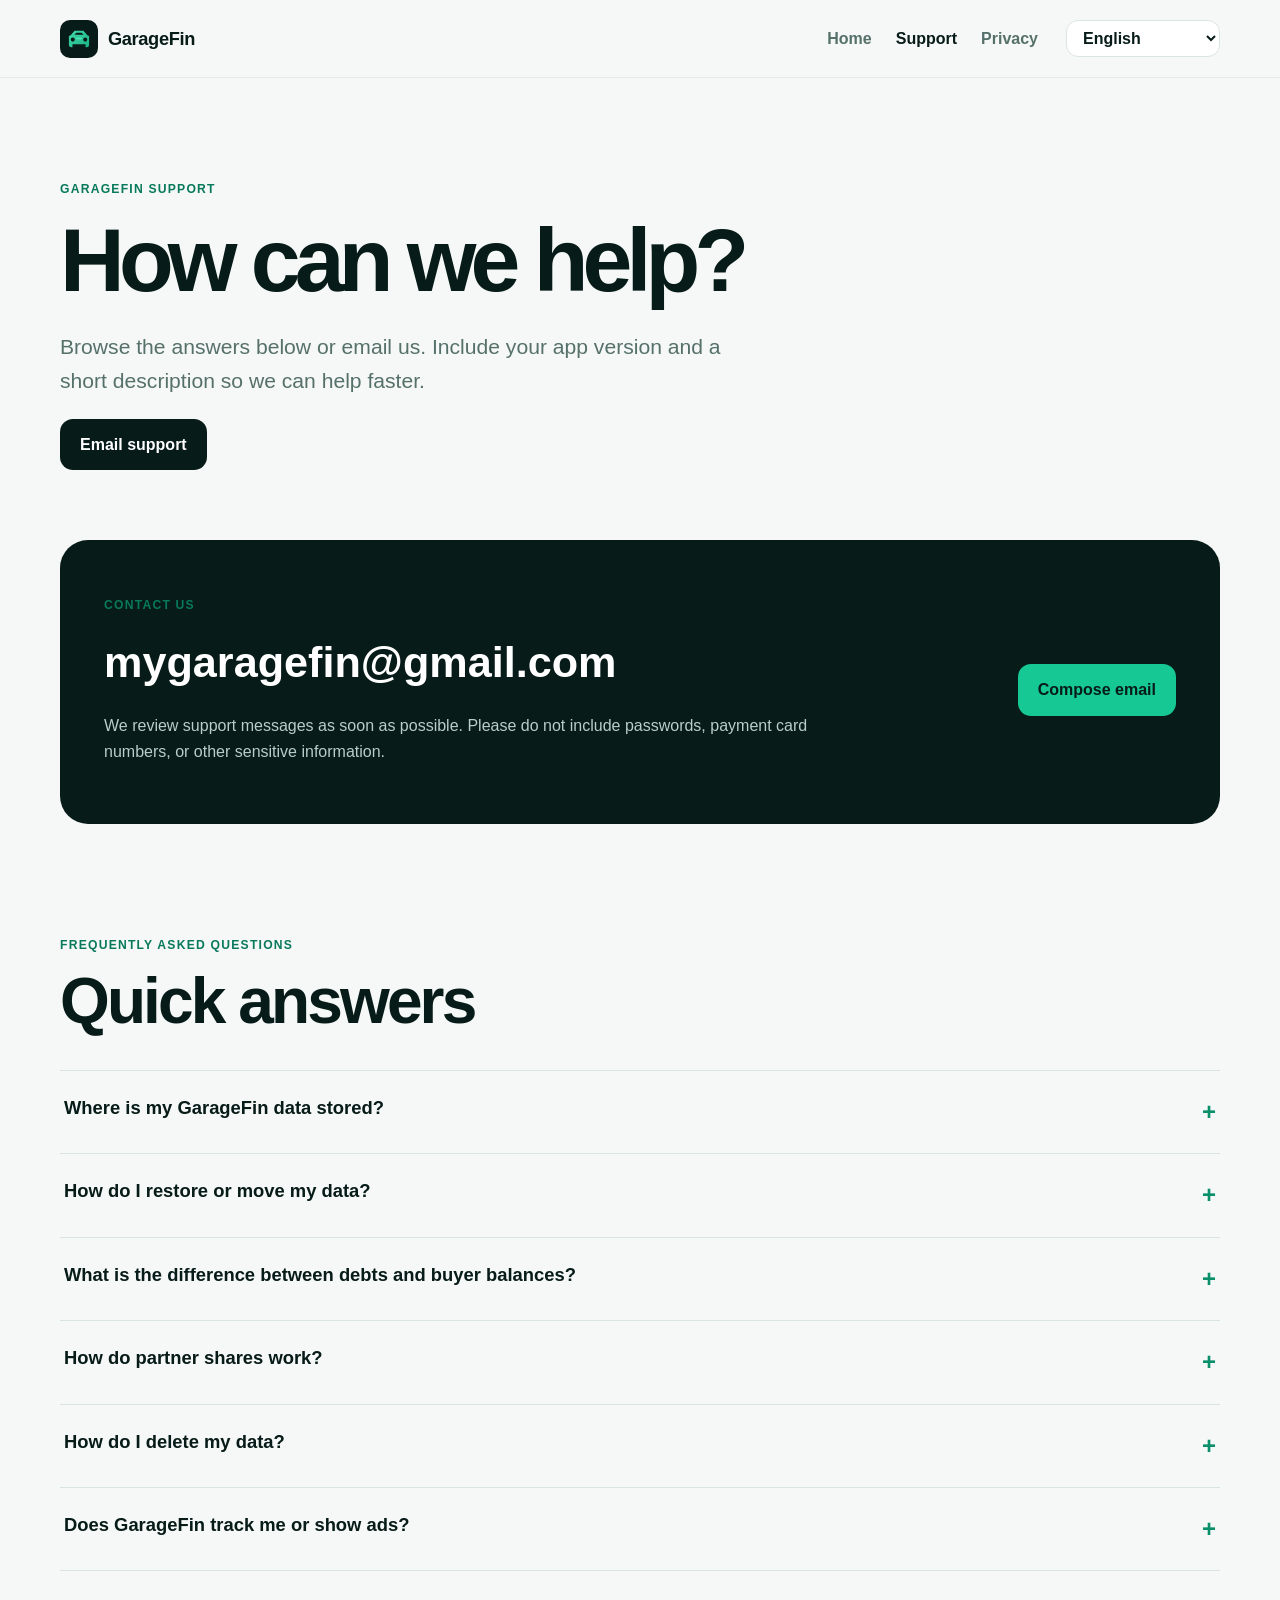
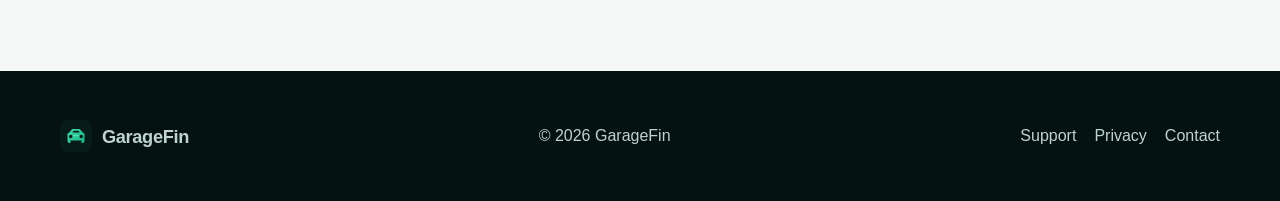
==== support/index.html @ f2b01b64 "Build multilingual GarageFin website" ====
<!doctype html><html lang="en" dir="ltr"><head><meta charset="utf-8"><meta name="viewport" content="width=device-width, initial-scale=1"><meta name="description" content="GarageFin support, contact information, and frequently asked questions."><meta name="theme-color" content="#071b18"><title>Support — GarageFin</title><link rel="icon" href="../assets/mark.svg" type="image/svg+xml"><link rel="stylesheet" href="../assets/styles.css"><script src="../assets/app.js" defer></script></head>
<body data-page="support"><a class="skip" href="#main" data-i18n="skip">Skip to content</a><header class="site-header"><a class="brand" href="../"><img src="../assets/mark.svg" alt="" width="38" height="38"><span>GarageFin</span></a><nav><a href="../" data-i18n="navHome">Home</a><a href="./" aria-current="page" data-i18n="navSupport">Support</a><a href="../privacy/" data-i18n="navPrivacy">Privacy</a></nav><label class="language"><span class="sr-only" data-i18n="language">Language</span><select data-language aria-label="Language"></select></label></header>
<main id="main"><section class="page-hero wrap"><p class="eyebrow" data-i18n="supportEyebrow">GarageFin Support</p><h1 data-i18n="supportTitle">How can we help?</h1><p class="lead" data-i18n="supportIntro">Browse the answers below or email us. Include your app version and a short description so we can help faster.</p><a class="button" href="mailto:mygaragefin@gmail.com?subject=GarageFin%20Support" data-i18n="emailSupport">Email support</a></section>
<section class="contact-card wrap"><div><p class="section-kicker" data-i18n="contactUs">Contact us</p><h2>mygaragefin@gmail.com</h2><p data-i18n="response">We review support messages as soon as possible. Please do not include passwords, payment card numbers, or other sensitive information.</p></div><a class="button light" href="mailto:mygaragefin@gmail.com?subject=GarageFin%20Support" data-i18n="composeEmail">Compose email</a></section>
<section class="faq wrap"><p class="section-kicker" data-i18n="faqLabel">Frequently asked questions</p><h2 data-i18n="quickAnswers">Quick answers</h2><div class="faq-list">
<details><summary data-i18n="q1">Where is my GarageFin data stored?</summary><p data-i18n="a1">Your records are stored on your device. If you enable iCloud sync, they are also stored privately in your iCloud account so they can stay in sync across your own devices.</p></details>
<details><summary data-i18n="q2">How do I restore or move my data?</summary><p data-i18n="a2">Use GarageFin’s backup and restore tools in Settings. You can also enable iCloud sync on devices signed in to the same Apple Account.</p></details>
<details><summary data-i18n="q3">What is the difference between debts and buyer balances?</summary><p data-i18n="a3">Debts are standalone amounts you owe or are owed. A buyer balance belongs to a sold vehicle and changes as you record installments in Buyer Payments.</p></details>
<details><summary data-i18n="q4">How do partner shares work?</summary><p data-i18n="a4">Assign partners to a vehicle and choose percentages or fixed amounts. GarageFin uses those shares to divide the vehicle’s realized profit or loss.</p></details>
<details><summary data-i18n="q5">How do I delete my data?</summary><p data-i18n="a5">You can delete records and sessions inside the app. You can also remove GarageFin’s iCloud data from your Apple Account settings. Contact us if you need guidance.</p></details>
<details><summary data-i18n="q6">Does GarageFin track me or show ads?</summary><p data-i18n="a6">No. GarageFin does not include advertising, behavioral analytics, or cross-app tracking in the current version.</p></details>
</div></section></main>
<footer><div class="wrap"><div class="brand"><img src="../assets/mark.svg" alt="" width="32" height="32"><span>GarageFin</span></div><p>© <span data-year></span> GarageFin</p><div><a href="./" data-i18n="navSupport">Support</a><a href="../privacy/" data-i18n="navPrivacy">Privacy</a><a href="mailto:mygaragefin@gmail.com" data-i18n="contact">Contact</a></div></div></footer></body></html>
---- assets/styles.css ----
:root{--ink:#071b18;--green:#16c894;--mint:#dff8ee;--paper:#f5f8f6;--muted:#56706a;--line:#d9e5e0;--white:#fff;--radius:22px}*{box-sizing:border-box}html{scroll-behavior:smooth}body{margin:0;color:var(--ink);background:var(--paper);font-family:-apple-system,BlinkMacSystemFont,"Segoe UI","Noto Sans Arabic","Noto Sans Georgian",sans-serif;line-height:1.6;font-size:16px}a{color:inherit}.wrap{width:min(1160px,calc(100% - 40px));margin-inline:auto}.skip{position:fixed;inset-inline-start:16px;top:-80px;z-index:10;background:#fff;padding:10px 16px;border-radius:10px}.skip:focus{top:12px}.site-header{height:78px;display:flex;align-items:center;gap:28px;padding:0 max(24px,calc((100% - 1160px)/2));background:rgba(245,248,246,.92);backdrop-filter:blur(14px);position:sticky;top:0;z-index:5;border-bottom:1px solid rgba(7,27,24,.07)}.brand{display:flex;align-items:center;gap:10px;text-decoration:none;font-weight:760;font-size:1.14rem;letter-spacing:-.02em}.site-header nav{display:flex;gap:24px;margin-inline-start:auto}.site-header nav a{text-decoration:none;color:var(--muted);font-weight:600}.site-header nav a:hover,.site-header nav a[aria-current=page]{color:var(--ink)}.language select{font:inherit;font-weight:600;border:1px solid var(--line);background:var(--white);border-radius:12px;padding:8px 34px 8px 12px;color:var(--ink)}.hero{display:grid;grid-template-columns:1.05fr .95fr;gap:70px;align-items:center;min-height:690px;padding-block:90px}.eyebrow,.section-kicker{color:#08795b;font-weight:750;text-transform:uppercase;letter-spacing:.1em;font-size:.76rem}.hero h1,.page-hero h1{font-size:clamp(3rem,7vw,6.2rem);line-height:.94;letter-spacing:-.065em;margin:18px 0 28px}.lead{font-size:clamp(1.08rem,2vw,1.32rem);color:var(--muted);max-width:690px}.actions{display:flex;gap:24px;align-items:center;margin-top:36px;flex-wrap:wrap}.button{display:inline-flex;align-items:center;justify-content:center;background:var(--ink);color:#fff;text-decoration:none;padding:13px 20px;border-radius:13px;font-weight:720}.text-link{font-weight:700;text-underline-offset:4px}.dashboard{background:var(--ink);color:white;border-radius:32px;padding:26px;box-shadow:0 40px 80px rgba(7,27,24,.24);transform:rotate(1.5deg)}.dash-top{display:flex;gap:10px;align-items:center;color:#a9c2ba}.dash-top i{width:9px;height:9px;background:var(--green);border-radius:50%;margin-inline-start:auto}.mini-mark{display:grid;place-items:center;width:28px;height:28px;background:var(--green);color:var(--ink);border-radius:8px;font-weight:900}.metric{padding:44px 6px 24px}.metric small,.dash-grid small{display:block;color:#91aaa3}.metric strong{font-size:clamp(2.6rem,5vw,4.6rem);letter-spacing:-.05em}.positive{color:#53e0b5;margin-inline-start:12px}.chart{height:150px;display:flex;align-items:end;gap:12px;border-bottom:1px solid #34504a;padding:0 6px}.chart b{flex:1;background:linear-gradient(#42d7a9,#108d6d);border-radius:8px 8px 2px 2px}.dash-grid{display:grid;grid-template-columns:1fr 1fr;gap:14px;margin-top:22px}.dash-grid div{background:#102d27;padding:18px;border-radius:15px}.dash-grid strong{display:block;font-size:1.4rem}.feature-band{background:#fff;padding:110px 0}.feature-band h2,.privacy-callout h2,.faq h2,.cta h2{font-size:clamp(2rem,5vw,4rem);letter-spacing:-.045em;line-height:1.05;margin:10px 0 52px}.features{display:grid;grid-template-columns:repeat(3,1fr);gap:22px}.features article{border-top:1px solid var(--line);padding-top:24px}.features article span{color:#0a8f6b;font-weight:800}.features h3{font-size:1.35rem;margin:28px 0 8px}.features p{color:var(--muted)}.privacy-callout{display:grid;grid-template-columns:130px 1fr;gap:45px;padding-block:120px;align-items:start}.shield{width:112px;height:112px;display:grid;place-items:center;border-radius:32px;background:var(--mint);color:#08795b;font-size:3rem;font-weight:900}.privacy-callout h2{margin-bottom:22px}.privacy-callout p:last-child{color:var(--muted);font-size:1.15rem;max-width:760px}.cta{background:var(--ink);color:#fff;border-radius:32px;margin-bottom:80px;padding:60px}.cta h2{margin:0 0 18px}.cta p{color:#b5ccc5;font-size:1.15rem}.button.light{background:var(--green);color:var(--ink);margin-top:16px}footer{background:#041310;color:#c1d3ce;padding:36px 0}footer .wrap{display:flex;align-items:center;gap:30px}footer p{margin-inline:auto}footer .wrap>div:last-child{display:flex;gap:18px}footer a{text-decoration:none}.page-hero{padding-block:90px 70px}.page-hero h1{font-size:clamp(3.3rem,7vw,6rem)}.updated{color:var(--muted);font-weight:650;margin-top:28px}.contact-card{background:var(--ink);color:#fff;border-radius:28px;padding:44px;display:flex;align-items:center;justify-content:space-between;gap:30px}.contact-card h2{font-size:clamp(1.5rem,4vw,2.7rem);margin:6px 0}.contact-card p:last-child{color:#b9cec8;max-width:730px}.faq{padding-block:100px}.faq h2{margin-bottom:35px}.faq-list{border-top:1px solid var(--line)}details{border-bottom:1px solid var(--line);padding:22px 4px}summary{font-weight:750;font-size:1.15rem;cursor:pointer;list-style:none;display:flex;justify-content:space-between;gap:15px}summary:after{content:"+";font-size:1.5rem;color:#0a8f6b}details[open] summary:after{content:"–"}details p{color:var(--muted);max-width:850px}.policy-layout{display:grid;grid-template-columns:240px 1fr;gap:80px;padding-bottom:110px}.policy-layout aside nav{position:sticky;top:110px;display:grid;gap:12px}.policy-layout aside a{color:var(--muted);text-decoration:none;font-weight:650}.policy-layout article{max-width:760px}.policy-layout article section{padding:0 0 42px;margin-bottom:42px;border-bottom:1px solid var(--line);scroll-margin-top:110px}.policy-layout article h2{font-size:1.75rem;letter-spacing:-.025em}.policy-layout article p{color:#425e57;font-size:1.08rem}.email-link{font-size:1.25rem;font-weight:750;color:#08795b}.sr-only{position:absolute;width:1px;height:1px;overflow:hidden;clip:rect(0,0,0,0)}:focus-visible{outline:3px solid #30d9a8;outline-offset:3px}@media(max-width:800px){.site-header{height:auto;padding:14px 20px;flex-wrap:wrap;gap:12px}.site-header nav{order:3;width:100%;justify-content:space-between;gap:8px}.language{margin-inline-start:auto}.hero{grid-template-columns:1fr;min-height:auto;padding-block:64px;gap:45px}.dashboard{transform:none}.features{grid-template-columns:1fr}.privacy-callout{grid-template-columns:1fr;padding-block:80px}.cta{padding:38px 26px;border-radius:0;width:100%;margin-bottom:0}.contact-card{border-radius:0;width:100%;padding:38px 24px;display:block}.policy-layout{grid-template-columns:1fr;gap:40px}.policy-layout aside nav{position:static;grid-template-columns:1fr 1fr}.page-hero{padding-block:60px 42px}footer .wrap{flex-direction:column;text-align:center}footer p{margin:0}html[dir=rtl] .dashboard{transform:none}}@media(prefers-reduced-motion:reduce){html{scroll-behavior:auto}}
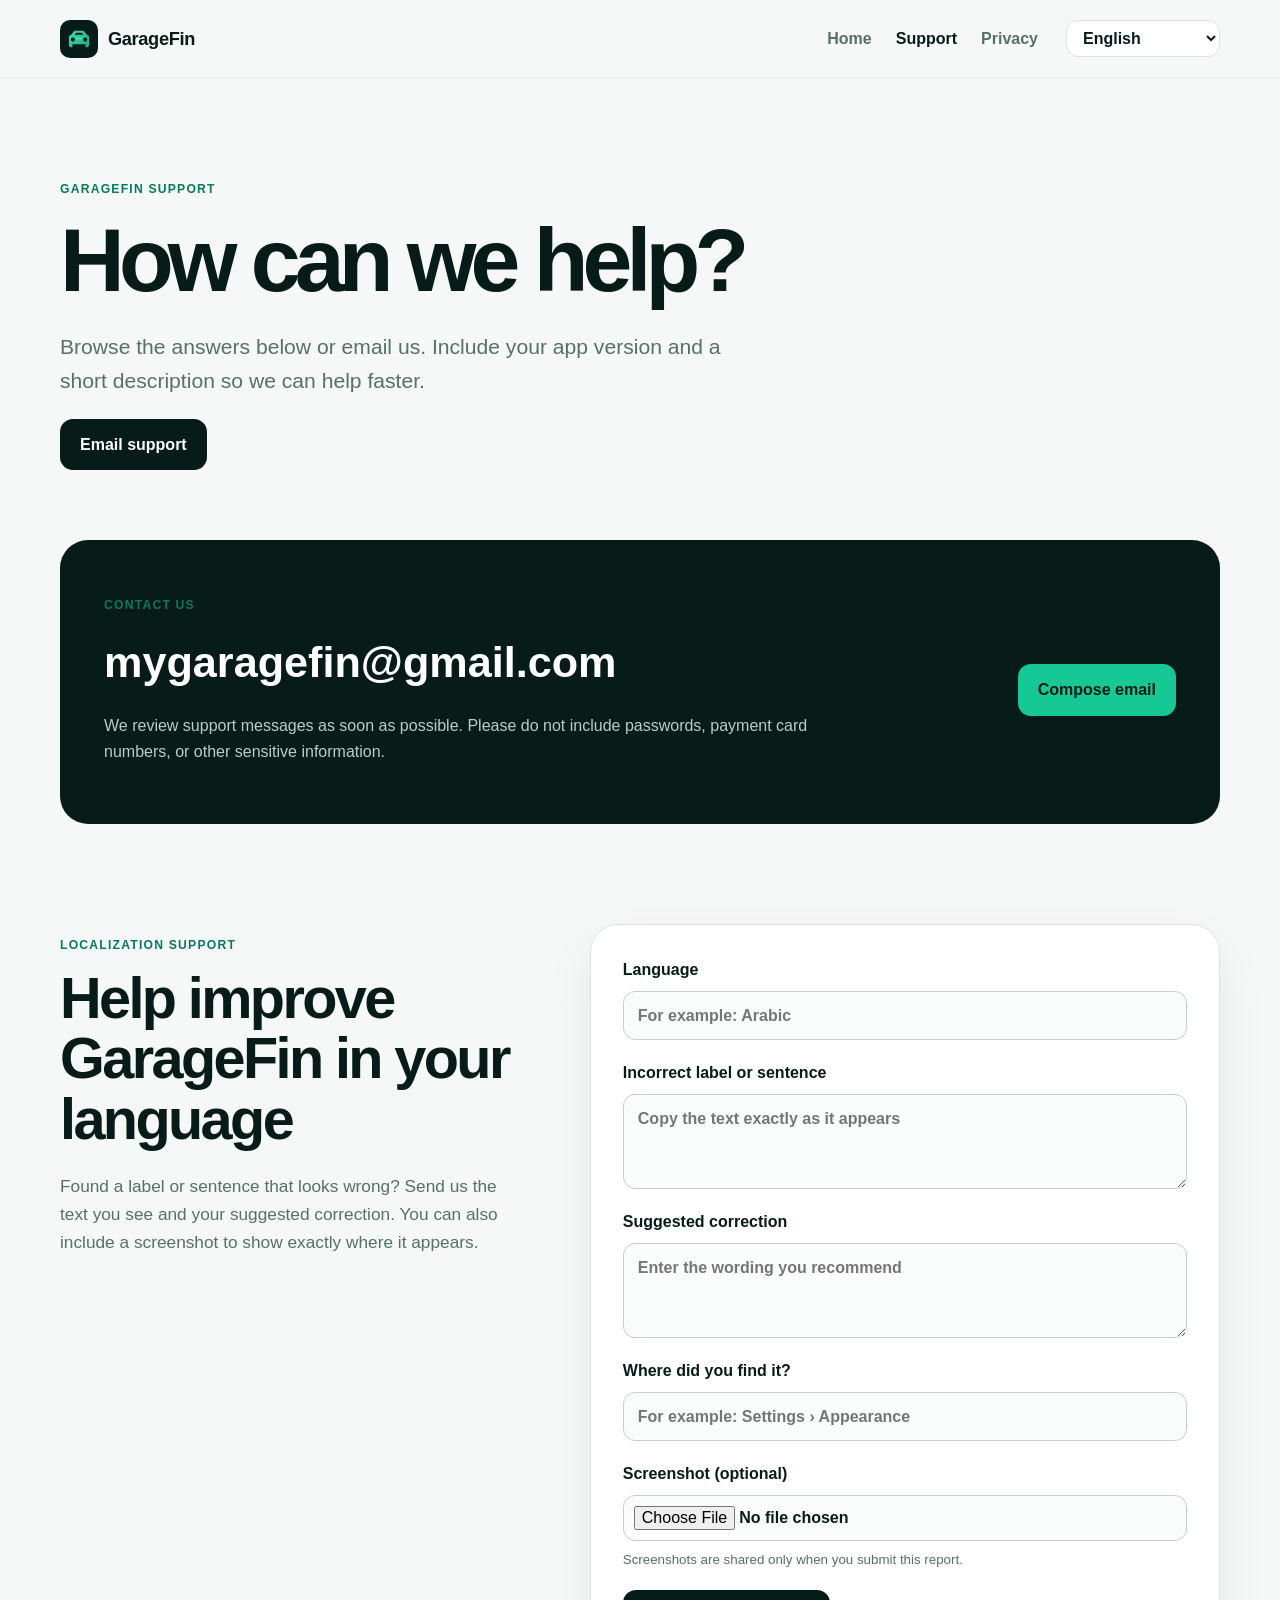
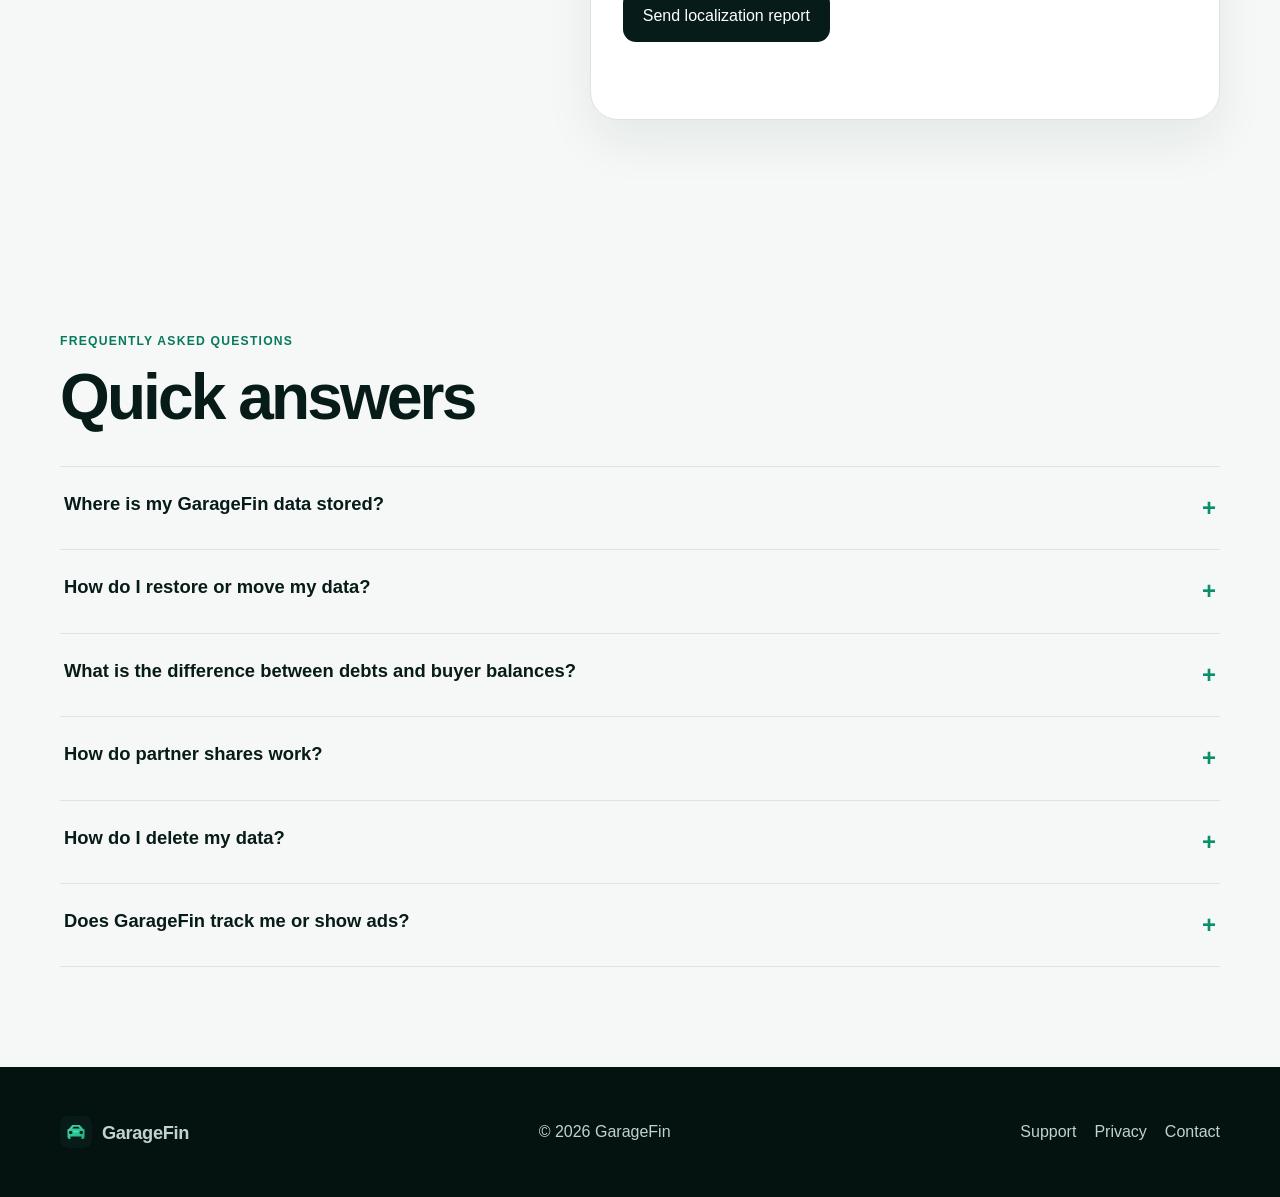
==== commit 75a73a29: "Add localization feedback form" ====
--- a/support/index.html
+++ b/support/index.html
@@ -1,7 +1,8 @@
-<!doctype html><html lang="en" dir="ltr"><head><meta charset="utf-8"><meta name="viewport" content="width=device-width, initial-scale=1"><meta name="description" content="GarageFin support, contact information, and frequently asked questions."><meta name="theme-color" content="#071b18"><title>Support — GarageFin</title><link rel="icon" href="../assets/mark.svg" type="image/svg+xml"><link rel="stylesheet" href="../assets/styles.css"><script src="../assets/app.js" defer></script></head>
+<!doctype html><html lang="en" dir="ltr"><head><meta charset="utf-8"><meta name="viewport" content="width=device-width, initial-scale=1"><meta name="description" content="GarageFin support, contact information, and frequently asked questions."><meta name="theme-color" content="#071b18"><title>Support — GarageFin</title><link rel="icon" href="../assets/mark.svg" type="image/svg+xml"><link rel="stylesheet" href="../assets/styles.css"><link rel="stylesheet" href="../assets/support.css"><script src="../assets/app.js" defer></script></head>
 <body data-page="support"><a class="skip" href="#main" data-i18n="skip">Skip to content</a><header class="site-header"><a class="brand" href="../"><img src="../assets/mark.svg" alt="" width="38" height="38"><span>GarageFin</span></a><nav><a href="../" data-i18n="navHome">Home</a><a href="./" aria-current="page" data-i18n="navSupport">Support</a><a href="../privacy/" data-i18n="navPrivacy">Privacy</a></nav><label class="language"><span class="sr-only" data-i18n="language">Language</span><select data-language aria-label="Language"></select></label></header>
 <main id="main"><section class="page-hero wrap"><p class="eyebrow" data-i18n="supportEyebrow">GarageFin Support</p><h1 data-i18n="supportTitle">How can we help?</h1><p class="lead" data-i18n="supportIntro">Browse the answers below or email us. Include your app version and a short description so we can help faster.</p><a class="button" href="mailto:mygaragefin@gmail.com?subject=GarageFin%20Support" data-i18n="emailSupport">Email support</a></section>
 <section class="contact-card wrap"><div><p class="section-kicker" data-i18n="contactUs">Contact us</p><h2>mygaragefin@gmail.com</h2><p data-i18n="response">We review support messages as soon as possible. Please do not include passwords, payment card numbers, or other sensitive information.</p></div><a class="button light" href="mailto:mygaragefin@gmail.com?subject=GarageFin%20Support" data-i18n="composeEmail">Compose email</a></section>
+<section class="localization-report wrap" aria-labelledby="localization-title"><div class="localization-copy"><p class="section-kicker" data-i18n="localizationLabel">Localization support</p><h2 id="localization-title" data-i18n="localizationTitle">Help improve GarageFin in your language</h2><p data-i18n="localizationIntro">Found a label or sentence that looks wrong? Send us the text you see and your suggested correction. You can also include a screenshot to show exactly where it appears.</p></div><form class="localization-form" data-localization-form><label><span data-i18n="reportLanguage">Language</span><input name="language" type="text" required autocomplete="language" data-i18n-placeholder="reportLanguagePlaceholder" placeholder="For example: Arabic"></label><label><span data-i18n="wrongText">Incorrect label or sentence</span><textarea name="wrongText" rows="3" required data-i18n-placeholder="wrongTextPlaceholder" placeholder="Copy the text exactly as it appears"></textarea></label><label><span data-i18n="correctText">Suggested correction</span><textarea name="correctText" rows="3" required data-i18n-placeholder="correctTextPlaceholder" placeholder="Enter the wording you recommend"></textarea></label><label><span data-i18n="whereFound">Where did you find it?</span><input name="location" type="text" data-i18n-placeholder="whereFoundPlaceholder" placeholder="For example: Settings › Appearance"></label><label class="file-field"><span data-i18n="optionalScreenshot">Screenshot (optional)</span><input name="screenshot" type="file" accept="image/*"><small data-i18n="screenshotHint">Screenshots are shared only when you submit this report.</small></label><button class="button" type="submit" data-i18n="sendLocalizationReport">Send localization report</button><p class="form-status" data-report-status aria-live="polite"></p></form></section>
 <section class="faq wrap"><p class="section-kicker" data-i18n="faqLabel">Frequently asked questions</p><h2 data-i18n="quickAnswers">Quick answers</h2><div class="faq-list">
 <details><summary data-i18n="q1">Where is my GarageFin data stored?</summary><p data-i18n="a1">Your records are stored on your device. If you enable iCloud sync, they are also stored privately in your iCloud account so they can stay in sync across your own devices.</p></details>
 <details><summary data-i18n="q2">How do I restore or move my data?</summary><p data-i18n="a2">Use GarageFin’s backup and restore tools in Settings. You can also enable iCloud sync on devices signed in to the same Apple Account.</p></details>
--- a/assets/support.css
+++ b/assets/support.css
@@ -0,0 +1,15 @@
+.localization-report { display: grid; grid-template-columns: .85fr 1.15fr; gap: 64px; padding-block: 100px; }
+.localization-copy h2 { font-size: clamp(2rem, 4.5vw, 3.8rem); line-height: 1.05; letter-spacing: -.045em; margin: 10px 0 24px; }
+.localization-copy p:last-child { color: var(--muted); font-size: 1.08rem; }
+.localization-form { background: #fff; border: 1px solid var(--line); border-radius: 28px; padding: 32px; display: grid; gap: 20px; box-shadow: 0 22px 50px rgba(7, 27, 24, .07); }
+.localization-form label { display: grid; gap: 8px; font-weight: 700; }
+.localization-form input, .localization-form textarea { width: 100%; border: 1px solid #bfd0ca; border-radius: 12px; padding: 12px 14px; background: #fbfdfc; color: var(--ink); font: inherit; line-height: 1.45; resize: vertical; }
+.localization-form input:focus, .localization-form textarea:focus { border-color: #0a8f6b; outline: 3px solid rgba(22, 200, 148, .2); }
+.localization-form input[type="file"] { padding: 10px; }
+.localization-form small { color: var(--muted); font-weight: 500; }
+.localization-form .button { border: 0; font: inherit; cursor: pointer; justify-self: start; }
+.form-status { color: #08795b; font-weight: 650; margin: 0; min-height: 1.6em; }
+@media (max-width: 800px) {
+  .localization-report { grid-template-columns: 1fr; gap: 32px; padding-block: 70px; }
+  .localization-form { padding: 24px; border-radius: 20px; }
+}
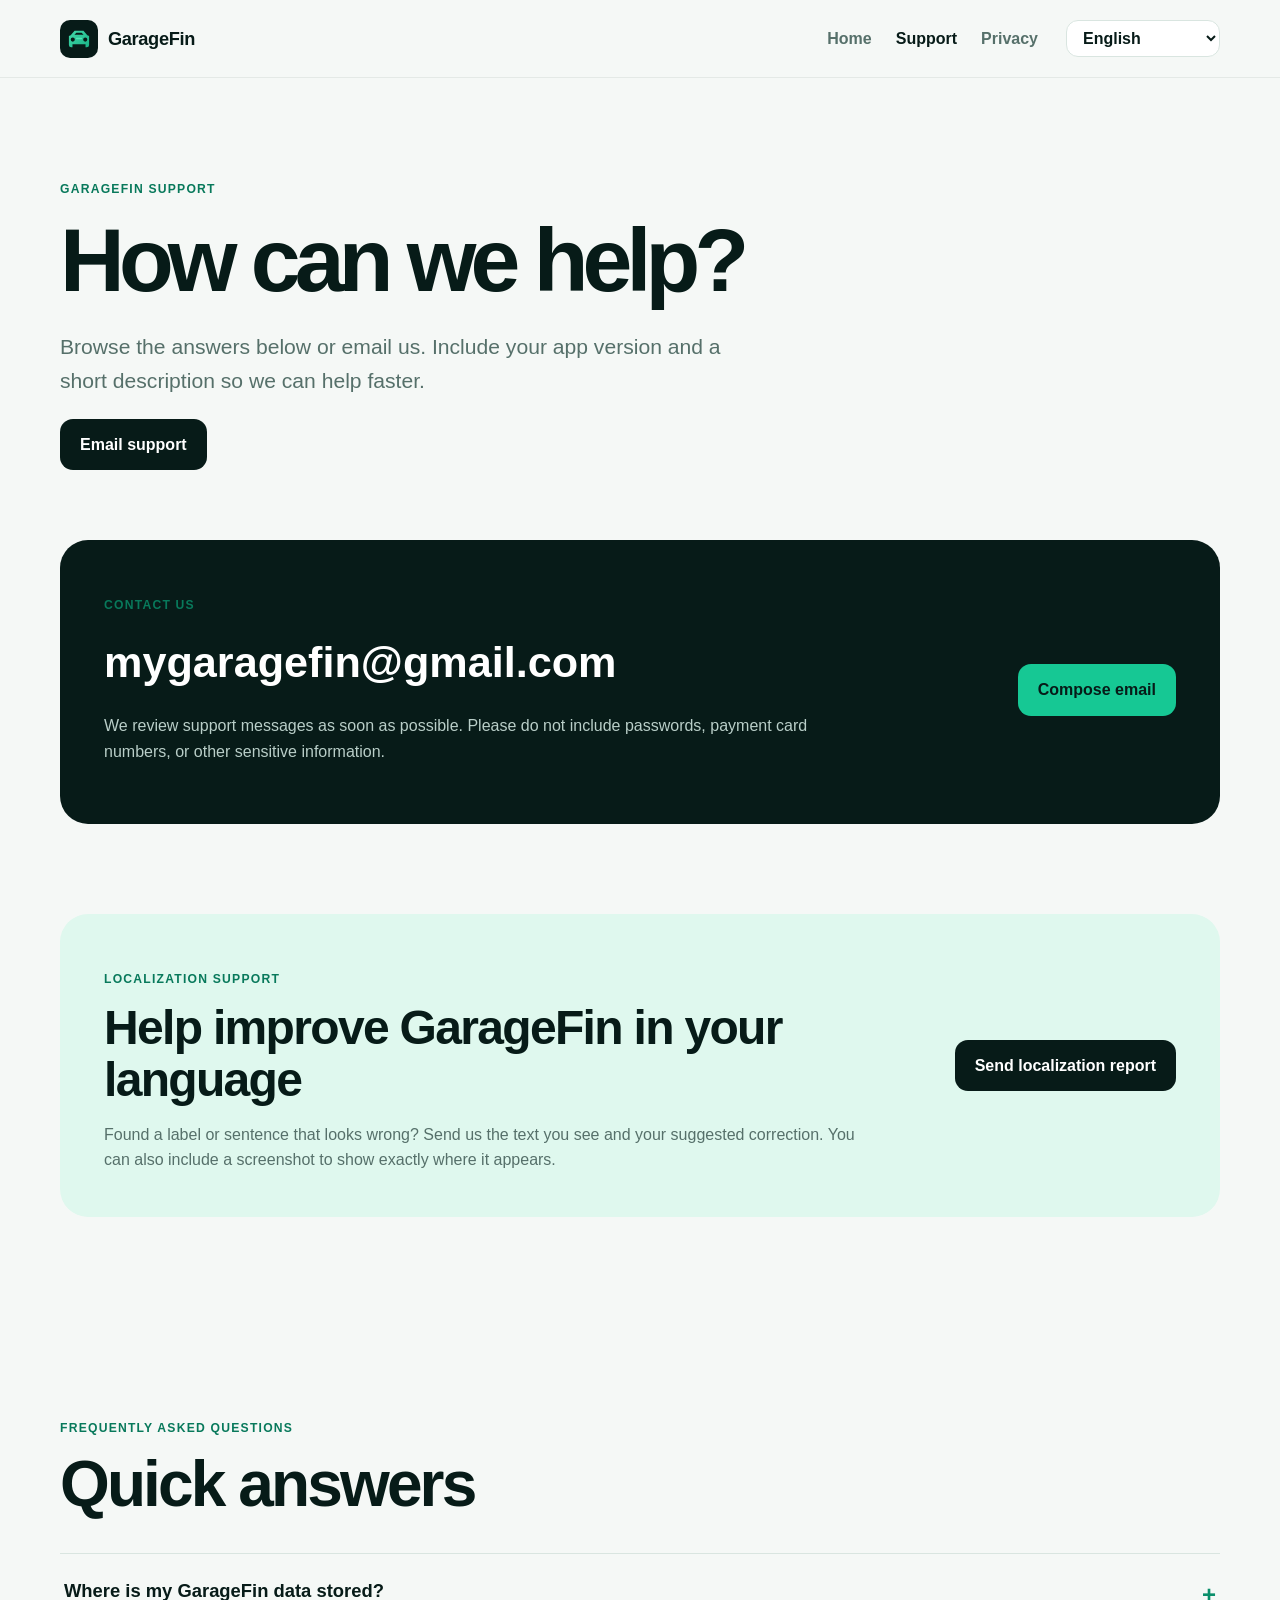
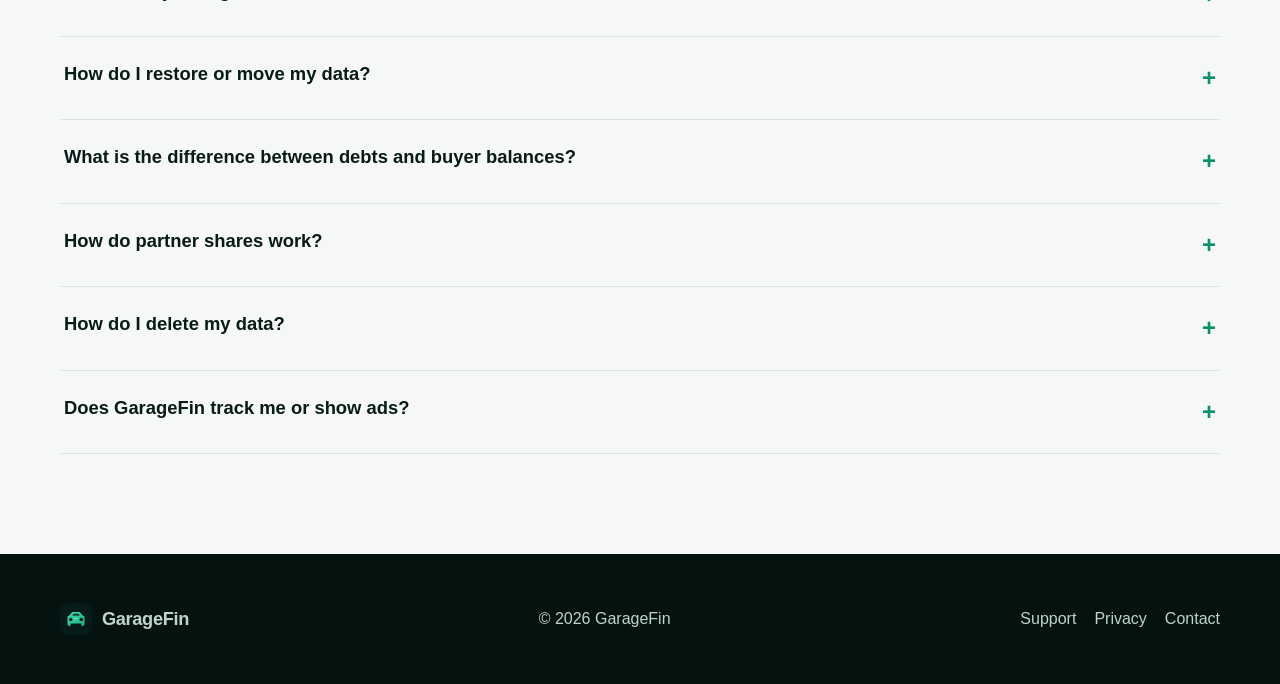
==== commit d908fb43: "Move localization report to dedicated page" ====
--- a/support/index.html
+++ b/support/index.html
@@ -2,7 +2,7 @@
 <body data-page="support"><a class="skip" href="#main" data-i18n="skip">Skip to content</a><header class="site-header"><a class="brand" href="../"><img src="../assets/mark.svg" alt="" width="38" height="38"><span>GarageFin</span></a><nav><a href="../" data-i18n="navHome">Home</a><a href="./" aria-current="page" data-i18n="navSupport">Support</a><a href="../privacy/" data-i18n="navPrivacy">Privacy</a></nav><label class="language"><span class="sr-only" data-i18n="language">Language</span><select data-language aria-label="Language"></select></label></header>
 <main id="main"><section class="page-hero wrap"><p class="eyebrow" data-i18n="supportEyebrow">GarageFin Support</p><h1 data-i18n="supportTitle">How can we help?</h1><p class="lead" data-i18n="supportIntro">Browse the answers below or email us. Include your app version and a short description so we can help faster.</p><a class="button" href="mailto:mygaragefin@gmail.com?subject=GarageFin%20Support" data-i18n="emailSupport">Email support</a></section>
 <section class="contact-card wrap"><div><p class="section-kicker" data-i18n="contactUs">Contact us</p><h2>mygaragefin@gmail.com</h2><p data-i18n="response">We review support messages as soon as possible. Please do not include passwords, payment card numbers, or other sensitive information.</p></div><a class="button light" href="mailto:mygaragefin@gmail.com?subject=GarageFin%20Support" data-i18n="composeEmail">Compose email</a></section>
-<section class="localization-report wrap" aria-labelledby="localization-title"><div class="localization-copy"><p class="section-kicker" data-i18n="localizationLabel">Localization support</p><h2 id="localization-title" data-i18n="localizationTitle">Help improve GarageFin in your language</h2><p data-i18n="localizationIntro">Found a label or sentence that looks wrong? Send us the text you see and your suggested correction. You can also include a screenshot to show exactly where it appears.</p></div><form class="localization-form" data-localization-form><label><span data-i18n="reportLanguage">Language</span><input name="language" type="text" required autocomplete="language" data-i18n-placeholder="reportLanguagePlaceholder" placeholder="For example: Arabic"></label><label><span data-i18n="wrongText">Incorrect label or sentence</span><textarea name="wrongText" rows="3" required data-i18n-placeholder="wrongTextPlaceholder" placeholder="Copy the text exactly as it appears"></textarea></label><label><span data-i18n="correctText">Suggested correction</span><textarea name="correctText" rows="3" required data-i18n-placeholder="correctTextPlaceholder" placeholder="Enter the wording you recommend"></textarea></label><label><span data-i18n="whereFound">Where did you find it?</span><input name="location" type="text" data-i18n-placeholder="whereFoundPlaceholder" placeholder="For example: Settings › Appearance"></label><label class="file-field"><span data-i18n="optionalScreenshot">Screenshot (optional)</span><input name="screenshot" type="file" accept="image/*"><small data-i18n="screenshotHint">Screenshots are shared only when you submit this report.</small></label><button class="button" type="submit" data-i18n="sendLocalizationReport">Send localization report</button><p class="form-status" data-report-status aria-live="polite"></p></form></section>
+<section class="localization-card wrap" aria-labelledby="localization-title"><div><p class="section-kicker" data-i18n="localizationLabel">Localization support</p><h2 id="localization-title" data-i18n="localizationTitle">Help improve GarageFin in your language</h2><p data-i18n="localizationIntro">Found a label or sentence that looks wrong? Send us the text you see and your suggested correction. You can also include a screenshot to show exactly where it appears.</p></div><a class="button" href="./localization/" data-i18n="sendLocalizationReport">Send localization report</a></section>
 <section class="faq wrap"><p class="section-kicker" data-i18n="faqLabel">Frequently asked questions</p><h2 data-i18n="quickAnswers">Quick answers</h2><div class="faq-list">
 <details><summary data-i18n="q1">Where is my GarageFin data stored?</summary><p data-i18n="a1">Your records are stored on your device. If you enable iCloud sync, they are also stored privately in your iCloud account so they can stay in sync across your own devices.</p></details>
 <details><summary data-i18n="q2">How do I restore or move my data?</summary><p data-i18n="a2">Use GarageFin’s backup and restore tools in Settings. You can also enable iCloud sync on devices signed in to the same Apple Account.</p></details>
--- a/assets/support.css
+++ b/assets/support.css
@@ -9,7 +9,14 @@
 .localization-form small { color: var(--muted); font-weight: 500; }
 .localization-form .button { border: 0; font: inherit; cursor: pointer; justify-self: start; }
 .form-status { color: #08795b; font-weight: 650; margin: 0; min-height: 1.6em; }
+.localization-card { background: var(--mint); border-radius: 28px; padding: 44px; display: flex; align-items: center; justify-content: space-between; gap: 40px; margin-block: 90px; }
+.localization-card h2 { font-size: clamp(1.8rem, 4vw, 3rem); line-height: 1.08; letter-spacing: -.035em; margin: 8px 0 14px; }
+.localization-card p:last-child { color: var(--muted); max-width: 760px; margin-bottom: 0; }
+.localization-card .button { flex: 0 0 auto; }
+.localization-copy h1 { font-size: clamp(2.6rem, 5.5vw, 5rem); line-height: .98; letter-spacing: -.055em; margin: 14px 0 28px; }
 @media (max-width: 800px) {
   .localization-report { grid-template-columns: 1fr; gap: 32px; padding-block: 70px; }
   .localization-form { padding: 24px; border-radius: 20px; }
+  .localization-card { display: block; border-radius: 0; width: 100%; padding: 38px 24px; margin-block: 64px; }
+  .localization-card .button { margin-top: 24px; }
 }
